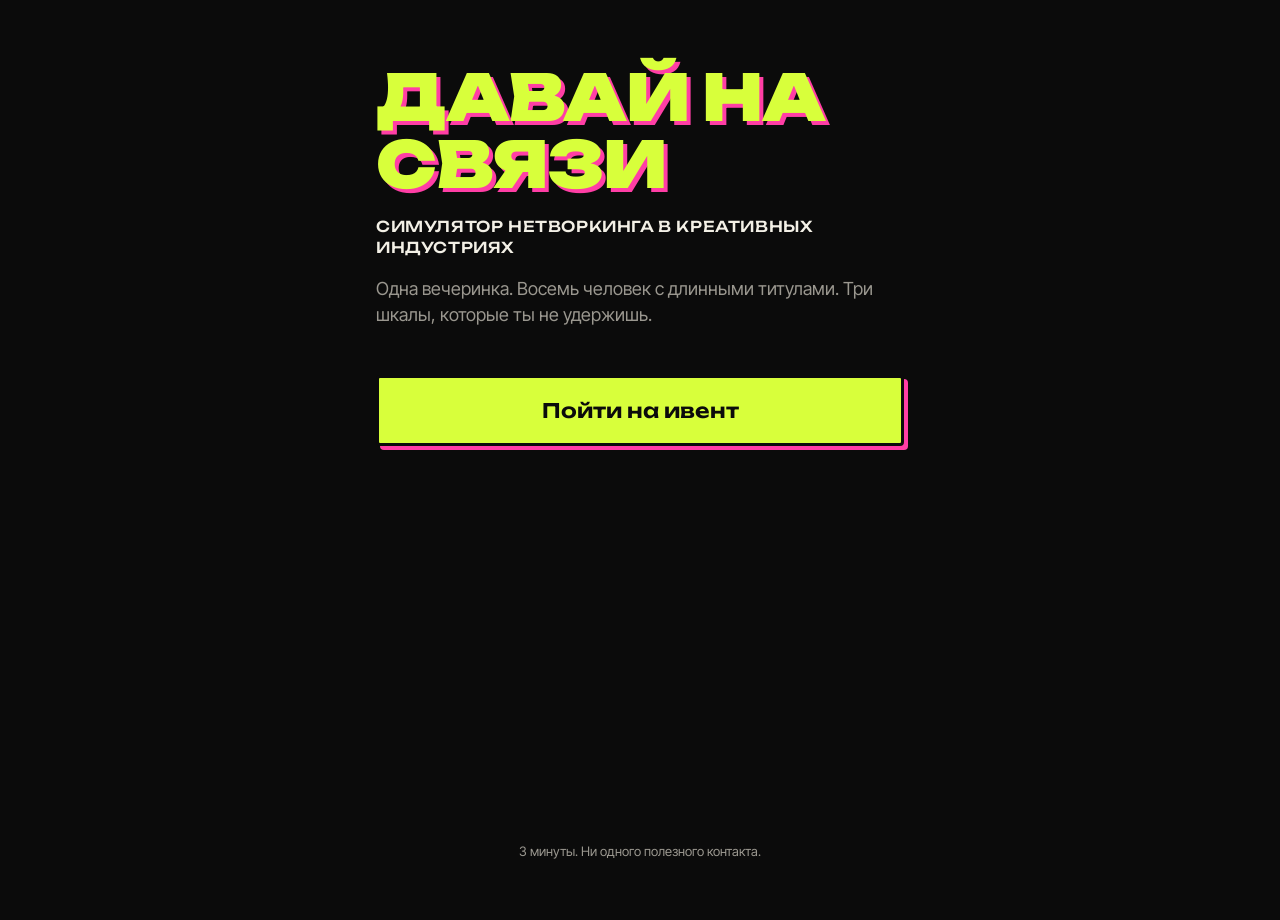
==== index.html @ 2c1bb5bb "Foundation: docs, engine, 10 events Co-Authored-By: Claude Fable 5.1 <noreply@anthropic.com> Claude-" ====
<!DOCTYPE html>
<html lang="ru">
<head>
  <meta charset="utf-8">
  <meta name="viewport" content="width=device-width, initial-scale=1, viewport-fit=cover">
  <title>ДАВАЙ НА СВЯЗИ — симулятор нетворкинга</title>
  <meta name="description" content="Симулятор нетворкинга в креативных индустриях. 3 минуты. Ни одного полезного контакта.">
  <meta name="theme-color" content="#0B0B0B">

  <meta property="og:type" content="website">
  <!-- замени USERNAME на свой логин GitHub (или на свой домен) -->
  <meta property="og:url" content="https://USERNAME.github.io/davai-na-svyazi/">
  <meta property="og:title" content="ДАВАЙ НА СВЯЗИ — симулятор нетворкинга">
  <meta property="og:description" content="Симулятор нетворкинга в креативных индустриях. 3 минуты. Ни одного полезного контакта.">
  <meta property="og:image" content="assets/og.png">
  <meta property="og:locale" content="ru_RU">
  <meta name="twitter:card" content="summary_large_image">
  <meta name="twitter:title" content="ДАВАЙ НА СВЯЗИ — симулятор нетворкинга">
  <meta name="twitter:description" content="Симулятор нетворкинга в креативных индустриях. 3 минуты. Ни одного полезного контакта.">
  <meta name="twitter:image" content="assets/og.png">

  <link rel="icon" type="image/svg+xml" href="assets/favicon.svg">
  <link rel="preconnect" href="https://fonts.googleapis.com">
  <link rel="preconnect" href="https://fonts.gstatic.com" crossorigin>
  <link rel="stylesheet" href="https://fonts.googleapis.com/css2?family=Unbounded:wght@500;700;800;900&family=Inter+Tight:wght@400;500;600;700&display=swap">
  <link rel="stylesheet" href="css/style.css">
</head>
<body>
  <main id="app" aria-live="polite"></main>

  <!-- правила игры -->
  <script src="js/data.js"></script>
  <!-- контент: каждый ивент — отдельный файл по docs/CONTENT_SCHEMA.md -->
  <script src="content/events/_sample.js"></script>
  <!-- движок и интерфейс -->
  <script src="js/engine.js"></script>
  <script src="js/share.js"></script>
  <script src="js/ui.js"></script>
</body>
</html>
---- css/style.css ----
/* ДАВАЙ НА СВЯЗИ — acid-zine, mobile-first */

:root {
  --bg: #0B0B0B;
  --lime: #D8FF3B;
  --pink: #FF3EA5;
  --paper: #F3F0E6;
  --blue: #3B5BFF;
  --ink: #0B0B0B;
  --muted: #9a978f;
  --head: "Unbounded", "Arial Black", Impact, system-ui, sans-serif;
  --body: "Inter Tight", Inter, system-ui, -apple-system, "Segoe UI", Roboto, sans-serif;
  --border: 3px;
  --shadow: 4px 4px 0 var(--lime);
  --radius: 4px;
  --gutter: 16px;
}

* { box-sizing: border-box; }

html { -webkit-text-size-adjust: 100%; }

body {
  margin: 0;
  background: var(--bg);
  color: var(--paper);
  font-family: var(--body);
  font-size: 17px;
  line-height: 1.4;
  min-height: 100vh;
  -webkit-font-smoothing: antialiased;
}

#app {
  max-width: 560px;
  margin: 0 auto;
  padding: 20px var(--gutter) 48px;
}

h1, h2, h3 { font-family: var(--head); margin: 0; line-height: 1.05; }
h1:focus, h2:focus { outline: none; }

p { margin: 0 0 12px; }

/* ---------- Переходы экранов ---------- */

.screen { animation: screen-in .32s ease-out both; }

@keyframes screen-in {
  from { opacity: 0; transform: translateY(10px); }
  to { opacity: 1; transform: none; }
}

/* ---------- Кнопки ---------- */

.btn {
  display: block;
  width: 100%;
  margin: 0 0 12px;
  padding: 16px 18px;
  font-family: var(--body);
  font-size: 18px;
  font-weight: 600;
  line-height: 1.25;
  text-align: center;
  text-decoration: none;
  color: var(--ink);
  background: var(--paper);
  border: var(--border) solid var(--ink);
  border-radius: var(--radius);
  box-shadow: var(--shadow);
  cursor: pointer;
  transition: transform .08s, box-shadow .08s;
  -webkit-tap-highlight-color: transparent;
}

.btn:active { transform: translate(4px, 4px); box-shadow: 0 0 0 var(--lime); }
.btn:focus-visible { outline: 3px solid var(--pink); outline-offset: 3px; }

.btn--primary { background: var(--lime); box-shadow: 4px 4px 0 var(--pink); }
.btn--primary:active { box-shadow: 0 0 0 var(--pink); }
.btn--secondary { background: var(--paper); }
.btn--big { font-family: var(--head); font-size: 20px; padding: 20px; }
.btn--option { text-align: left; font-weight: 500; }
.btn--ghost {
  background: transparent;
  color: var(--paper);
  border-color: var(--paper);
  box-shadow: none;
}
.btn--ghost:active { transform: none; opacity: .7; }
.btn--tiny {
  width: auto;
  margin: 0;
  padding: 8px 12px;
  font-size: 13px;
  font-weight: 600;
  color: var(--paper);
  background: transparent;
  border: 2px solid var(--paper);
  box-shadow: 2px 2px 0 var(--pink);
}
.btn--tiny:active { transform: translate(2px, 2px); box-shadow: 0 0 0 var(--pink); }

/* ---------- Старт ---------- */

.screen--start { display: flex; flex-direction: column; min-height: calc(100vh - 68px); justify-content: center; }

.hero { margin: 24px 0 36px; }

.hero__title {
  font-size: clamp(42px, 13vw, 64px);
  font-weight: 900;
  color: var(--lime);
  letter-spacing: -0.02em;
  text-shadow: 4px 4px 0 var(--pink);
  margin-bottom: 18px;
}

.hero__sub {
  font-family: var(--head);
  font-size: 15px;
  font-weight: 500;
  text-transform: uppercase;
  letter-spacing: .04em;
  color: var(--paper);
  margin-bottom: 18px;
}

.hero__desc { font-size: 18px; color: var(--muted); }

.fine { text-align: center; font-size: 13px; color: var(--muted); margin-top: auto; padding-top: 24px; }

/* ---------- Карточки выбора ---------- */

.eyebrow { font-family: var(--head); font-size: 12px; text-transform: uppercase; color: var(--pink); letter-spacing: .06em; }

.title { font-size: 30px; font-weight: 800; color: var(--lime); margin-bottom: 20px; }

.cards { display: grid; gap: 12px; margin-bottom: 20px; }

.card {
  display: flex;
  align-items: center;
  gap: 14px;
  width: 100%;
  padding: 16px;
  text-align: left;
  font-family: var(--body);
  color: var(--ink);
  background: var(--paper);
  border: var(--border) solid var(--ink);
  border-radius: var(--radius);
  box-shadow: var(--shadow);
  cursor: pointer;
  transition: transform .08s, box-shadow .08s;
  -webkit-tap-highlight-color: transparent;
}
.card:nth-child(even) { box-shadow: 4px 4px 0 var(--pink); }
.card:active { transform: translate(4px, 4px); box-shadow: 0 0 0 transparent; }
.card:focus-visible { outline: 3px solid var(--pink); outline-offset: 3px; }

.card__emoji { font-size: 34px; line-height: 1; flex: 0 0 auto; }

/* роли: 2 колонки, компактные карточки */
.cards--roles { grid-template-columns: 1fr 1fr; gap: 10px; }
.cards--roles .card { flex-direction: column; align-items: flex-start; gap: 8px; padding: 12px; }
.cards--roles .card__emoji { font-size: 28px; }
.cards--roles .card__name { font-size: 14px; }
.cards--roles .card__tag { font-size: 12px; line-height: 1.25; }
.card__body { display: flex; flex-direction: column; gap: 4px; }
.card__name { font-family: var(--head); font-size: 17px; font-weight: 700; line-height: 1.15; }
.card__tag { font-size: 14px; color: #555; }

/* ---------- Интро ---------- */

.intro__emoji { font-size: 72px; line-height: 1; margin: 12px 0 16px; }
.intro__sub { color: var(--pink); font-weight: 600; }
.intro__text { font-size: 19px; margin: 20px 0 28px; }

/* ---------- HUD: шкалы ---------- */

.hud { margin-bottom: 18px; }

.stats { display: grid; gap: 8px; margin-bottom: 12px; }

.stat { display: grid; grid-template-columns: 28px 1fr 36px; align-items: center; gap: 8px; }

.stat__emoji { font-size: 20px; line-height: 1; }

.stat__bar {
  height: 16px;
  background: #1e1e1e;
  border: 2px solid var(--paper);
  border-radius: 2px;
  overflow: hidden;
}

.stat__fill { height: 100%; width: 0; background: var(--lime); transition: width .6s cubic-bezier(.2, .8, .3, 1); }
.stat--cringe .stat__fill { background: var(--pink); }
.stat--clout .stat__fill { background: var(--blue); }

.stat__num { font-family: var(--head); font-size: 14px; text-align: right; font-variant-numeric: tabular-nums; }

/* батарейка < 20 мигает */
.stat--low .stat__emoji, .stat--low .stat__fill { animation: blink 1s steps(2, start) infinite; }
.stat--low .stat__fill { background: var(--pink); }

@keyframes blink { to { visibility: hidden; } }

.hud__row { display: flex; justify-content: space-between; align-items: center; }

.counter { font-family: var(--head); font-size: 12px; text-transform: uppercase; color: var(--muted); }

/* ---------- Бейдж NPC ---------- */

.badge-wrap { position: relative; padding-top: 44px; margin: 0 8px 20px; }

.lanyard {
  position: absolute;
  top: 0;
  left: 50%;
  width: 26px;
  height: 64px;
  margin-left: -13px;
  background: repeating-linear-gradient(180deg, var(--pink) 0 10px, var(--blue) 10px 20px);
  border: 2px solid var(--ink);
  border-top: none;
  z-index: 0;
}

.badge {
  position: relative;
  z-index: 1;
  background: var(--paper);
  color: var(--ink);
  border: 4px solid var(--ink);
  border-radius: 10px;
  box-shadow: 6px 6px 0 var(--lime);
  padding: 0 18px 20px;
  transform: rotate(-1.5deg);
  text-align: center;
  animation: badge-in .45s cubic-bezier(.2, .9, .3, 1.2) both;
}

@keyframes badge-in {
  from { opacity: 0; transform: rotate(-6deg) translateY(-30px); }
  to { opacity: 1; transform: rotate(-1.5deg) translateY(0); }
}

.badge__clip {
  width: 44px;
  height: 14px;
  margin: 0 auto;
  background: #333;
  border-radius: 0 0 6px 6px;
}

.badge__hello {
  margin: 10px -18px 14px;
  padding: 8px;
  background: var(--pink);
  color: var(--paper);
  font-family: var(--head);
  font-weight: 800;
  font-size: 14px;
  letter-spacing: .08em;
}

.badge__emoji { font-size: 44px; line-height: 1; margin-bottom: 8px; }

.badge__name { font-size: 30px; font-weight: 800; line-height: 1; margin-bottom: 8px; word-break: break-word; }

.badge__title { font-size: 14px; color: #444; line-height: 1.3; margin: 0; }

/* тряска при росте кринжа */
.badge--shake { animation: shake .5s ease-in-out both; }

@keyframes shake {
  0%, 100% { transform: rotate(-1.5deg) translateX(0); }
  20% { transform: rotate(-3deg) translateX(-8px); }
  40% { transform: rotate(0deg) translateX(8px); }
  60% { transform: rotate(-3deg) translateX(-6px); }
  80% { transform: rotate(0deg) translateX(6px); }
}

/* ---------- Ситуация и варианты ---------- */

.situation { font-size: 18px; margin-bottom: 18px; }
.situation--dim { color: var(--muted); font-size: 15px; margin-bottom: 8px; }

.chosen { font-style: italic; color: var(--lime); font-size: 15px; margin-bottom: 14px; }

.options { display: grid; gap: 0; }

/* ---------- Исход ---------- */

.outcome {
  border: var(--border) solid var(--lime);
  border-radius: var(--radius);
  padding: 16px;
  animation: screen-in .3s ease-out both;
}

.outcome__text { font-size: 19px; font-weight: 500; }

.outcome__deltas { font-family: var(--head); font-size: 14px; color: var(--muted); }
.delta--good { color: var(--lime); }
.delta--bad { color: var(--pink); }

.contact-badge {
  display: inline-block;
  margin: 0 0 14px;
  padding: 6px 10px;
  background: var(--blue);
  color: var(--paper);
  font-size: 14px;
  font-weight: 600;
  border: 2px solid var(--ink);
  transform: rotate(1deg);
}

.outcome .btn { margin-bottom: 0; }

/* ---------- Финал ---------- */

.ending__emoji { font-size: 84px; line-height: 1; text-align: center; margin: 8px 0 10px; }

.ending__title {
  font-size: clamp(34px, 10vw, 48px);
  font-weight: 900;
  color: var(--lime);
  text-align: center;
  text-shadow: 3px 3px 0 var(--pink);
  margin-bottom: 16px;
}

.ending__verdict { font-size: 19px; font-weight: 600; text-align: center; }
.ending__chain { font-size: 30px; letter-spacing: 2px; text-align: center; line-height: 1.3; margin: 4px 0 14px; word-break: break-all; }
.ending__body { color: var(--muted); text-align: center; margin-bottom: 22px; }

.contacts-line { font-family: var(--head); font-size: 15px; margin: 16px 0 10px; }

.contacts { list-style: none; padding: 0; margin: 0 0 18px; }
.contact { padding: 8px 0; border-bottom: 1px dashed #333; font-size: 15px; }
.contact__mark { margin-right: 6px; }
.contact__name { font-weight: 700; }
.contact__title, .contact__note { color: var(--muted); }
.contact--real .contact__name { color: var(--lime); }

.subhead { font-size: 16px; color: var(--pink); text-transform: uppercase; margin: 8px 0 10px; }

.achs { list-style: none; padding: 0; margin: 0 0 18px; display: grid; gap: 8px; }
.ach { display: flex; gap: 10px; align-items: flex-start; padding: 10px 12px; background: #161616; border-left: 4px solid var(--lime); }
.ach__emoji { font-size: 22px; line-height: 1; }
.ach__body { display: flex; flex-direction: column; }
.ach__title { font-weight: 700; }
.ach__text { font-size: 14px; color: var(--muted); }

.muted { color: var(--muted); }
.small { font-size: 13px; }
.center { text-align: center; }

/* «Все финалы» */
.endings-grid { list-style: none; padding: 0; margin: 0 0 20px; display: grid; grid-template-columns: 1fr 1fr; gap: 10px; }
.ending-cell { display: flex; flex-direction: column; gap: 4px; padding: 12px; border: 2px solid var(--paper); border-radius: var(--radius); min-height: 120px; }
.ending-cell--open { background: var(--paper); color: var(--ink); border-color: var(--ink); box-shadow: 4px 4px 0 var(--lime); }
.ending-cell--locked { color: var(--muted); border-style: dashed; border-color: #444; }
.ending-cell__emoji { font-size: 30px; line-height: 1; }
.ending-cell--locked .ending-cell__emoji { filter: grayscale(1); opacity: .5; }
.ending-cell__title { font-family: var(--head); font-size: 13px; font-weight: 700; line-height: 1.2; }
.ending-cell__text { font-size: 12px; line-height: 1.3; }
.ending-cell--open .ending-cell__text { color: #444; }

.share-preview { margin: 16px 0 20px; border: var(--border) solid var(--paper); box-shadow: 6px 6px 0 var(--pink); line-height: 0; }
.share-canvas { width: 100%; height: auto; display: block; }

.actions { display: grid; gap: 0; }

/* ---------- Разное ---------- */

.toast {
  position: fixed;
  left: 50%;
  bottom: 28px;
  transform: translate(-50%, 20px);
  padding: 10px 16px;
  background: var(--lime);
  color: var(--ink);
  font-weight: 700;
  border: 3px solid var(--ink);
  box-shadow: 4px 4px 0 var(--pink);
  opacity: 0;
  transition: opacity .25s, transform .25s;
  z-index: 10;
}
.toast--show { opacity: 1; transform: translate(-50%, 0); }

.error { color: var(--pink); font-weight: 700; }

@media (min-width: 600px) {
  body { font-size: 18px; }
  #app { padding-top: 40px; }
}

@media (prefers-reduced-motion: reduce) {
  .badge--shake, .badge, .screen, .outcome { animation: none; }
  .stat__fill, .btn, .card { transition: none; }
  .stat--low .stat__emoji, .stat--low .stat__fill { animation: none; }
}
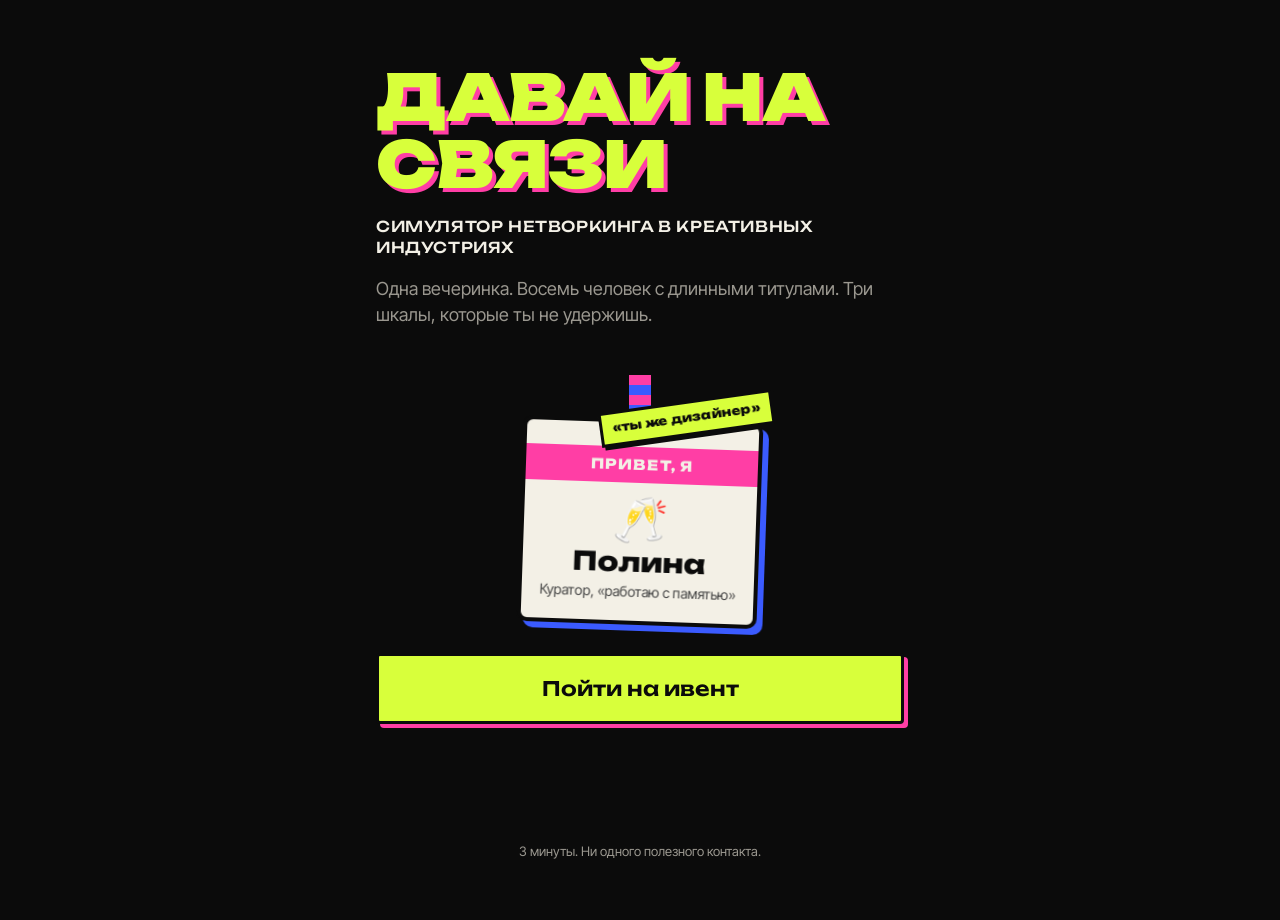
==== commit 3f7e204e: "Set real Pages URL and absolute OG image Co-Authored-By: Claude Fable 5.1 <noreply@anthropic.com> Cl" ====
--- a/index.html
+++ b/index.html
@@ -8,16 +8,15 @@
   <meta name="theme-color" content="#0B0B0B">
 
   <meta property="og:type" content="website">
-  <!-- замени USERNAME на свой логин GitHub (или на свой домен) -->
-  <meta property="og:url" content="https://USERNAME.github.io/davai-na-svyazi/">
+  <meta property="og:url" content="https://youngtyuni.github.io/davai-na-svyazi/">
   <meta property="og:title" content="ДАВАЙ НА СВЯЗИ — симулятор нетворкинга">
   <meta property="og:description" content="Симулятор нетворкинга в креативных индустриях. 3 минуты. Ни одного полезного контакта.">
-  <meta property="og:image" content="assets/og.png">
+  <meta property="og:image" content="https://youngtyuni.github.io/davai-na-svyazi/assets/og.png">
   <meta property="og:locale" content="ru_RU">
   <meta name="twitter:card" content="summary_large_image">
   <meta name="twitter:title" content="ДАВАЙ НА СВЯЗИ — симулятор нетворкинга">
   <meta name="twitter:description" content="Симулятор нетворкинга в креативных индустриях. 3 минуты. Ни одного полезного контакта.">
-  <meta name="twitter:image" content="assets/og.png">
+  <meta name="twitter:image" content="https://youngtyuni.github.io/davai-na-svyazi/assets/og.png">
 
   <link rel="icon" type="image/svg+xml" href="assets/favicon.svg">
   <link rel="preconnect" href="https://fonts.googleapis.com">
@@ -31,7 +30,17 @@
   <!-- правила игры -->
   <script src="js/data.js"></script>
   <!-- контент: каждый ивент — отдельный файл по docs/CONTENT_SCHEMA.md -->
-  <script src="content/events/_sample.js"></script>
+  <script src="content/events/vernissage.js"></script>
+  <script src="content/events/rave.js"></script>
+  <script src="content/events/forum.js"></script>
+  <script src="content/events/agency.js"></script>
+  <script src="content/events/premiere.js"></script>
+  <script src="content/events/birthday.js"></script>
+  <script src="content/events/backstage.js"></script>
+  <script src="content/events/cd_dinner.js"></script>
+  <script src="content/events/creators.js"></script>
+  <script src="content/events/tg_admins.js"></script>
+  <script src="content/events/mediaart.js"></script>
   <!-- движок и интерфейс -->
   <script src="js/engine.js"></script>
   <script src="js/share.js"></script>
--- a/css/style.css
+++ b/css/style.css
@@ -17,6 +17,9 @@
 }
 
 * { box-sizing: border-box; }
+
+/* длинные «слова» без пробелов (final_FINAL_правки, ссылки) не должны вылезать за 320px */
+.btn, .card, .situation, .chosen, .outcome__text, .badge__title, .contact, .ach__text { overflow-wrap: anywhere; }
 
 html { -webkit-text-size-adjust: 100%; }
 
@@ -129,6 +132,32 @@
 
 .hero__desc { font-size: 18px; color: var(--muted); }
 
+/* бейдж-«никто» на старте: меньше, наклонён в другую сторону, со стикером */
+.hero__badge { position: relative; margin: 0 auto 28px; max-width: 300px; }
+.hero__badge .badge-wrap { margin: 0 8px 0; }
+.hero__badge .badge { transform: rotate(2deg); animation-name: badge-in-hero; box-shadow: 6px 6px 0 var(--blue); }
+.hero__badge .badge__name { font-size: 26px; }
+@keyframes badge-in-hero {
+  from { opacity: 0; transform: rotate(7deg) translateY(-30px); }
+  to { opacity: 1; transform: rotate(2deg) translateY(0); }
+}
+.sticker {
+  position: absolute;
+  z-index: 2;
+  top: 26px;
+  right: -6px;
+  padding: 6px 10px;
+  font-family: var(--head);
+  font-weight: 800;
+  font-size: 12px;
+  letter-spacing: .02em;
+  color: var(--ink);
+  border: 3px solid var(--ink);
+  transform: rotate(-8deg);
+  box-shadow: 3px 3px 0 var(--ink);
+}
+.sticker--lime { background: var(--lime); }
+
 .fine { text-align: center; font-size: 13px; color: var(--muted); margin-top: auto; padding-top: 24px; }
 
 /* ---------- Карточки выбора ---------- */
